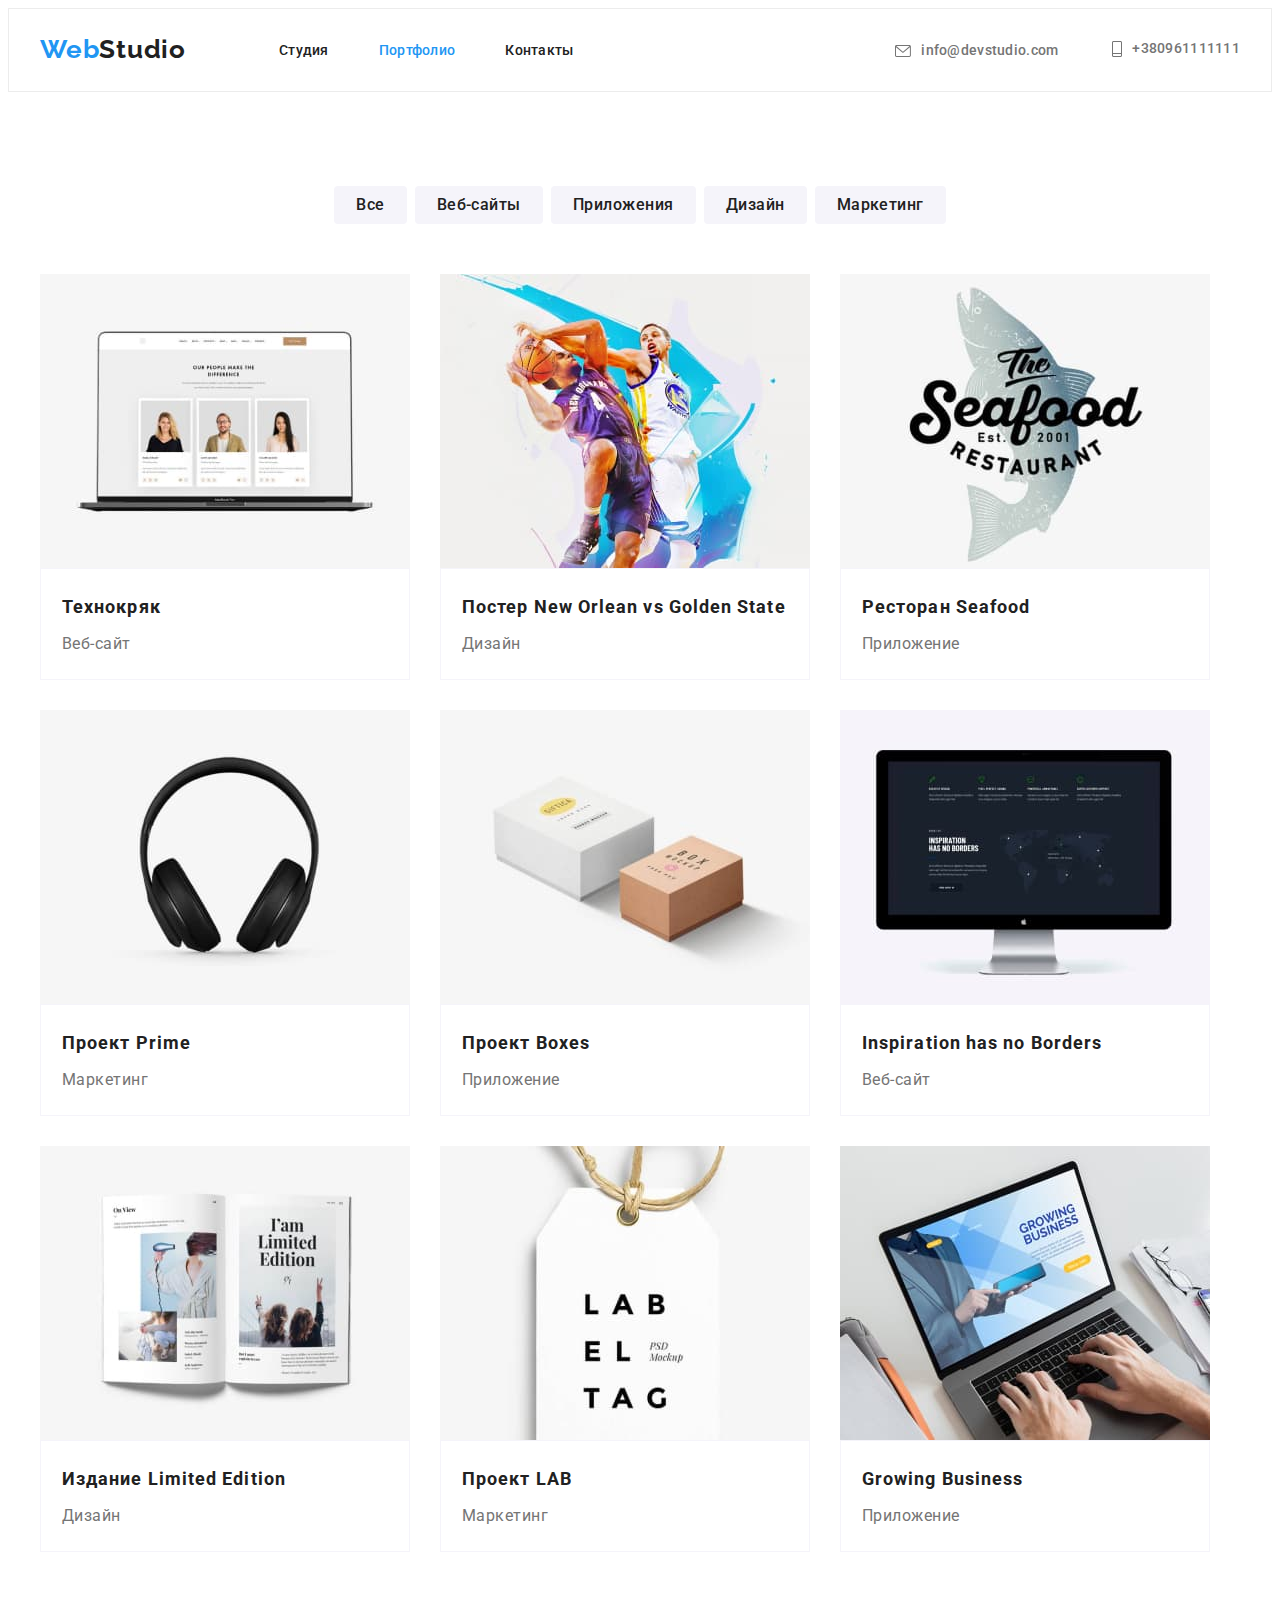
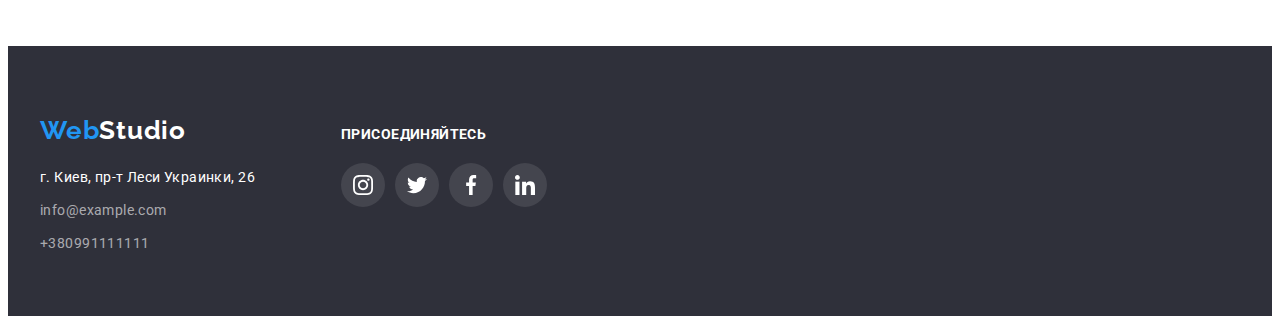
==== portfolio.html @ 0da10e1d "create hw-05" ====
<!DOCTYPE html>
<html lang="ru">
  <head>
    <meta charset="UTF-8" />
    <meta http-equiv="X-UA-Compatible" content="IE=edge" />
    <meta name="viewport" content="width=device-width, initial-scale=1.0" />
    <link rel="preconnect" href="https://fonts.googleapis.com" />
    <link rel="preconnect" href="https://fonts.gstatic.com" crossorigin />
    <link rel="preconnect" href="https://fonts.googleapis.com" />
    <link rel="preconnect" href="https://fonts.gstatic.com" crossorigin />
    <link
      href="https://fonts.googleapis.com/css2?family=Raleway:wght@700&family=Roboto:wght@400;500;700;900&display=swap"
      rel="stylesheet"
    />
    <link
      rel="stylesheet"
      href="https://cdnjs.cloudflare.com/ajax/libs/modern-normalize/1.1.0/modern-normalize.min.css"
      integrity="sha512-wpPYUAdjBVSE4KJnH1VR1HeZfpl1ub8YT/NKx4PuQ5NmX2tKuGu6U/JRp5y+Y8XG2tV+wKQpNHVUX03MfMFn9Q=="
      crossorigin="anonymous"
      referrerpolicy="no-referrer"
    />
    <link rel="stylesheet" href="./css/style.css" />
    <title>portfolio</title>
  </head>
  <body>
    <!-- Header -->
    <header class="header">
      <div class="container-nav">
        <a href="./index.html" class="header-logo link"
          >Web<span class="logo-accent link">Studio</span></a
        >
        <nav class="header-nav">
          <ul class="nav list">
            <li class="header-items">
              <a href="./index.html" class="header-link link">Студия</a>
            </li>
            <li class="header-items">
              <a href="./portfolio.html" class="header-link link current">Портфолио</a>
            </li>
            <li class="header-items"><a href="" class="header-link link">Контакты</a></li>
          </ul>
        </nav>

        <div class="header-contacts">
          <a href="mailto:info@devstudio.com" class="header-mail link">
            <svg class="mail-icon" width="16" height="12">
              <use href="./images/icons.svg#mail-icon"></use>
            </svg>
            info@devstudio.com</a
          >

          <a href="tel:+380991111111" class="header-tel link">
            <svg class="mob-icon" width="10" height="16">
              <use href="./images/icons.svg#mob-icon"></use>
            </svg>
            +380961111111</a
          >
        </div>
      </div>
    </header>
    <main>
      <section class="portfolio">
        <div class="container">
          <h1 class="visually-hidden">Наши работы</h1>

          <ul class="filter list">
            <li class="filter-item">
              <button type="button" class="portfolio-button">Все</button>
            </li>
            <li class="filter-item">
              <button type="button" class="portfolio-button">Веб-сайты</button>
            </li>
            <li class="filter-item">
              <button type="button" class="portfolio-button">Приложения</button>
            </li>
            <li class="filter-item">
              <button type="button" class="portfolio-button">Дизайн</button>
            </li>
            <li class="filter-item">
              <button type="button" class="portfolio-button">Маркетинг</button>
            </li>
          </ul>

          <ul class="portfolio-cards list">
            <li class="portfolio-items">
              <a href="" class="link">
                <img
                  src="./images/portfolio_img/technocryak-web.jpg"
                  alt="technocryak-web"
                  width="370"
                  height="294"
                />
                <div class="content">
                  <h3 class="portfolio-title">Технокряк</h3>
                  <p class="portfolio-text">Веб-сайт</p>
                  <p class="portfolio-depiction"></p>
                </div>
              </a>
            </li>
            <li class="portfolio-items">
              <a href="" class="link">
                <img
                  src="./images/portfolio_img/poster_NO-GS-desighn.jpg"
                  alt="Постер New Orlean vs Golden State"
                  width="370"
                  height="294"
                />
                <div class="content">
                  <h3 class="portfolio-title">Постер New Orlean vs Golden State</h3>
                  <p class="portfolio-text">Дизайн</p>
                  <p class="portfolio-depiction"></p>
                </div>
              </a>
            </li>
            <li class="portfolio-items">
              <a href="" class="link">
                <img
                  src="./images/portfolio_img/restaurant-seafood.jpg"
                  alt="restaurant-seafood"
                  width="370"
                  height="294"
                />
                <div class="content">
                  <h3 class="portfolio-title">Ресторан Seafood</h3>
                  <p class="portfolio-text">Приложение</p>
                  <p class="portfolio-depiction"></p>
                </div>
              </a>
            </li>
            <li class="portfolio-items">
              <a href="" class="link">
                <img
                  src="./images/portfolio_img/project-prime.jpg"
                  alt="project-prime"
                  width="370"
                  height="294"
                />
                <div class="content">
                  <h3 class="portfolio-title">Проект Prime</h3>
                  <p class="portfolio-text">Маркетинг</p>
                  <p class="portfolio-depiction"></p>
                </div>
              </a>
            </li>
            <li class="portfolio-items">
              <a href="" class="link">
                <img
                  src="./images/portfolio_img/project-boxes.jpg"
                  alt="project-boxes"
                  width="370"
                  height="294"
                />
                <div class="content">
                  <h3 class="portfolio-title">Проект Boxes</h3>
                  <p class="portfolio-text">Приложение</p>
                  <p class="portfolio-depiction"></p>
                </div>
              </a>
            </li>
            <li class="portfolio-items">
              <a href="" class="link">
                <img
                  src="./images/portfolio_img/insp-no-borders-web.jpg"
                  alt="insp-no-borders-web"
                  width="370"
                  height="294"
                />
                <div class="content">
                  <h3 class="portfolio-title">Inspiration has no Borders</h3>
                  <p class="portfolio-text">Веб-сайт</p>
                  <p class="portfolio-depiction"></p>
                </div>
              </a>
            </li>
            <li class="portfolio-items">
              <a href="" class="link">
                <img
                  src="./images/portfolio_img/limited-edition-desighn.jpg"
                  alt="limited-edition-desighn"
                  width="370"
                  height="294"
                />
                <div class="content">
                  <h3 class="portfolio-title">Издание Limited Edition</h3>
                  <p class="portfolio-text">Дизайн</p>
                  <p class="portfolio-depiction"></p>
                </div>
              </a>
            </li>
            <li class="portfolio-items">
              <a href="" class="link">
                <img
                  src="./images/portfolio_img/project-lab.jpg"
                  alt="project-lab"
                  width="370"
                  height="294"
                />
                <div class="content">
                  <h3 class="portfolio-title">Проект LAB</h3>
                  <p class="portfolio-text">Маркетинг</p>
                  <p class="portfolio-depiction"></p>
                </div>
              </a>
            </li>
            <li class="portfolio-items">
              <a href="" class="link">
                <img
                  src="./images/portfolio_img/growing-busines.jpg"
                  alt="growing-busines"
                  width="370"
                  height="294"
                />
                <div class="content">
                  <h3 class="portfolio-title">Growing Business</h3>
                  <p class="portfolio-text">Приложение</p>
                  <p class="portfolio-depiction"></p>
                </div>
              </a>
            </li>
          </ul>
        </div>
      </section>
    </main>
    <footer class="footer">
      <div class="container footer-blocks">
        <div class="footer-contacts">
          <a href="./index.html" class="footer-logo link"
            >Web<span class="logo-accent link">Studio</span></a
          >

          <address class="footer-adress">г. Киев, пр-т Леси Украинки, 26</address>
          <a href="mailto:info@example.com" class="footer-mail link">info@example.com</a>
          <a href="tel:+380991111111" class="footer-tel link">+380991111111</a>
        </div>
        <div class="footer-soc">
          <h3 class="footer-soc-title">присоединяйтесь</h3>
          <ul class="footer-soc-list list">
            <li class="footer-soc-item">
              <a href="" class="footer-soc-link link">
                <svg class="footer-soc-icon" width="20" height="20">
                  <use href="./images/icons.svg#instagram-icon"></use>
                </svg>
              </a>
            </li>
            <li class="footer-soc-item">
              <a href="" class="footer-soc-link link">
                <svg class="footer-soc-icon" width="20" height="20">
                  <use href="./images/icons.svg#twitter-icon"></use>
                </svg>
              </a>
            </li>
            <li class="footer-soc-item">
              <a href="" class="footer-soc-link link">
                <svg class="footer-soc-icon" width="20" height="20">
                  <use href="./images/icons.svg#facebook-icon"></use>
                </svg>
              </a>
            </li>
            <li class="footer-soc-item">
              <a href="" class="footer-soc-link link">
                <svg class="footer-soc-icon" width="20" height="20">
                  <use href="./images/icons.svg#linkedin-icon"></use>
                </svg>
              </a>
            </li>
          </ul>
        </div>
      </div>
    </footer>
  </body>
</html>
---- css/style.css ----
:root {
  --primary-text-color: #212121;
  --secondary-text-color: #757575;

  --accent-color: #2196f3;
  --secondary-accent-color: #188ce8;
  --primary-white-color: #ffffff;
  --footer-contacts-text-color: rgba(255, 255, 255, 0.6);
  --footer-bg-color: #2f303a;
  --button-bg-color: #f5f4fa;
  --icon-color: #afb1b8;
}

body {
  color: var(--primary-text-color);
  background-color: var(--primary-white-color);
  font-family: 'Roboto', sans-serif;
}

h1,
h2,
h3,
h4,
h5,
h6,
p {
  margin-top: 0;
  margin-bottom: 0;
}

img {
  display: block;
  max-width: 100%;
  height: auto;
}

.list {
  list-style: none;
  margin-top: 0;
  margin-bottom: 0;
  padding-left: 0;
}

.link {
  text-decoration: none;
}

.visually-hidden {
  position: absolute;
  white-space: nowrap;
  width: 1px;
  height: 1px;
  overflow: hidden;
  border: 0;
  padding: 0;
  clip: rect(0 0 0 0);
  clip-path: inset(50%);
  margin: -1px;
}

.container {
  width: 1200px;
  margin-left: auto;
  margin-right: auto;
  padding-left: 15px;
  padding-right: 15px;
  /* outline: 2px solid red; */
}
/* -----------------------------------------------HEADER-------------------------------------------------- */

.container-nav {
  width: 1200px;
  margin-left: auto;
  margin-right: auto;
  padding-left: 15px;
  padding-right: 15px;
  /* outline: 2px solid red; */
}

/* -----------------------------------------------LOGO-------------------------------------------------- */

.header-logo {
  color: var(--accent-color);
  padding-top: 24px;
  padding-bottom: 25px;
  margin-right: 93px;
  font-family: 'Raleway', sans-serif;
  font-weight: 700;
  font-size: 26px;
  line-height: 1.19;
  letter-spacing: 0.03em;
}

.header .logo-accent {
  color: var(--primary-text-color);
}

.footer-logo {
  color: var(--accent-color);
}

.footer .logo-accent {
  color: var(--primary-white-color);
}

.footer-logo {
  color: var(--accent-color);
  font-family: 'Raleway', sans-serif;
  font-weight: 700;
  font-size: 26px;
  line-height: 1.19;
  letter-spacing: 0.03em;
}

.header-logo:hover,
.header-logo:focus {
  color: var(--accent-color);
}

.footer-logo:hover,
.footer-logo:focus {
  color: var(--accent-color);
}

.header-logo:hover .logo-accent,
.header-logo:focus .logo-accent {
  color: var(--accent-color);
}

.footer-logo:hover .logo-accent,
.footer-logo:focus .logo-accent {
  color: var(--accent-color);
}

/* -----------------------------------------------SITE-NAV-------------------------------------------------- */

.header {
  border: 1px solid #ececec;
}

.nav {
  display: flex;
  align-items: center;
}

.header .container-nav {
  display: flex;
  align-items: center;
}

.header-link {
  color: var(--primary-text-color);
  font-weight: 500;
  font-size: 14px;
  line-height: 1.14;
  letter-spacing: 0.02em;
  padding-bottom: 32px;
  padding-top: 32px;
}

.header-items:not(:last-child) {
  margin-right: 50px;
}

.header-link:hover,
.header-link:focus {
  color: var(--accent-color);
}

.header-nav .link.current {
  color: var(--accent-color);
}

.header-contacts {
  margin-left: auto;
}

.header-mail {
  display: inline-flex;
  color: var(--secondary-text-color);
  font-weight: 500;
  font-size: 14px;
  line-height: 1.14;
  letter-spacing: 0.02em;
  padding-bottom: 32px;
  padding-top: 32px;
  margin-right: 50px;
}

.mail-icon {
  margin-right: 10px;
  fill: var(--secondary-text-color);
  align-self: center;
}

.header-mail:hover .mail-icon,
.header-mail:focus .mail-icon {
  fill: var(--accent-color);
}

.header-mail:hover,
.header-mail:focus {
  color: var(--accent-color);
}

.header-tel {
  display: inline-flex;
  color: var(--secondary-text-color);
  font-weight: 500;
  font-size: 14px;
  line-height: 1.14;
  letter-spacing: 0.02em;
  padding-bottom: 32px;
  padding-top: 32px;
}

.mob-icon {
  margin-right: 10px;
  fill: var(--secondary-text-color);
  align-self: center;
}

.header-tel:hover .mob-icon,
.header-tel:focus .mob-icon {
  fill: var(--accent-color);
}

.header-tel:hover,
.header-tel:focus {
  color: var(--accent-color);
}

/* -----------------------------------------------HERO-------------------------------------------------- */

.hero {
  background: var(--footer-bg-color);
  text-align: center;
  padding: 200px 0;
}

.hero.overlay {
  background-image: linear-gradient(to right, rgba(47, 48, 58, 0.4), rgba(47, 48, 58, 0.4)),
    url(../images/hero-bg.jpg);
  max-width: 1600px;
  margin-left: auto;
  margin-right: auto;
  background-repeat: no-repeat;
  background-size: cover;
  background-position: center;
}

.hero-title {
  color: var(--primary-white-color);
  font-weight: 900;
  font-size: 44px;
  line-height: 1.36;
  letter-spacing: 0.06em;
  width: 696px;
  margin: 0 auto;
  margin-bottom: 30px;
  text-transform: uppercase;
}

.hero-button {
  color: var(--primary-white-color);
  font-weight: 700;
  font-size: 16px;
  font-family: inherit;
  line-height: 1.88;
  letter-spacing: 0.06em;
  background-color: var(--secondary-accent-color);
  box-shadow: 0px 4px 4px rgba(0, 0, 0, 0.15);
  border-radius: 4px;
  padding: 10px 32px;
  cursor: pointer;
  border: 1px solid var(--primary-text-color);
}

/* -----------------------------------------------ADVANTAGE-------------------------------------------------- */

.advantage {
  padding-top: 94px;
}

.advantage-list {
  display: flex;
}

.advantage-item:not(:last-child) {
  margin-right: 30px;
}

.advantage-item {
  width: 270px;
}

.advantage-icon {
  display: flex;
  width: 270px;
  height: 120px;
  background: var(--button-bg-color);
  border-radius: 4px;
  justify-content: center;
  align-items: center;
}

.advantage-title {
  color: var(--primary-text-color);
  font-weight: 700;
  font-size: 14px;
  line-height: 1.14;
  letter-spacing: 0.03em;
  text-transform: uppercase;
  margin-top: 30px;
  margin-bottom: 10px;
}

.advantage-text {
  color: var(--secondary-text-color);
  font-size: 14px;
  line-height: 1.71;
  letter-spacing: 0.03em;
}

/* -----------------------------------------------ACTIVITY-------------------------------------------------- */

.activity {
  color: var(--primary-text-color);
  padding-top: 94px;
  padding-bottom: 94px;
}

.activity-job {
  display: flex;
}

.activity-title {
  font-weight: 700;
  font-size: 36px;
  line-height: 1.17;
  text-align: center;
  letter-spacing: 0.03em;

  margin-bottom: 50px;
}

.activity-item {
  width: 370px;
}

.activity-item:not(:last-child) {
  margin-right: 30px;
}

/* -----------------------------------------------TEAM-------------------------------------------------- */

.team {
  padding-top: 94px;
  padding-bottom: 94px;
  background-color: var(--button-bg-color);
}

.team-list {
  display: flex;
}

.team-item:not(:last-child) {
  margin-right: 30px;
}

.team-card {
  width: 270px;
  background: var(--primary-white-color);
  box-shadow: 0px 1px 3px rgba(0, 0, 0, 0.12), 0px 1px 1px rgba(0, 0, 0, 0.14),
    0px 2px 1px rgba(0, 0, 0, 0.2);
  border-radius: 0 0 4px 4px;
}

.team-title {
  font-weight: 700;
  font-size: 36px;
  line-height: 1.17;
  text-align: center;
  letter-spacing: 0.03em;
  margin-bottom: 50px;
}

.team-name {
  font-weight: 500;
  font-size: 16px;
  line-height: 1.19;
  letter-spacing: 0.03em;
  text-align: center;
  padding-top: 30px;
  margin-bottom: 10px;
}

.team-text {
  font-size: 16px;
  line-height: 1.19;
  letter-spacing: 0.03em;
  color: var(--secondary-text-color);
  text-align: center;
  padding-bottom: 30px;
}

.team-soc-list {
  display: flex;
  justify-content: center;
}

.team-soc-item {
  width: 44px;
  height: 44px;
  margin-left: 10px;
  margin-bottom: 30px;
}

.team-soc-item:first-child {
  margin-left: 0;
}

.team-soc-link {
  display: flex;
  justify-content: center;
  align-items: center;
  width: 100%;
  height: 100%;
  border-radius: 50%;
  background-color: var(--primary-white-color);
}

.team-soc-icon {
  fill: var(--icon-color);
}

.team-soc-link:hover,
.team-soc-link:focus {
  background-color: var(--accent-color);
}

.team-soc-link:hover .team-soc-icon,
.team-soc-link:focus .team-soc-icon {
  fill: var(--primary-white-color);
}

/* -----------------------------------------------CLIENTS-------------------------------------------------- */

.clients {
  padding-top: 94px;
  padding-bottom: 94px;
}

.clients-title {
  font-family: 'Roboto';
  font-style: normal;
  font-weight: 700;
  font-size: 36px;
  line-height: 1.17;
  text-align: center;
  letter-spacing: 0.03em;
  margin-bottom: 50px;

  color: var(--primary-text-color);
}

.clients-list {
  display: flex;
}

.clients-item:not(:last-child) {
  margin-right: 30px;
}

.clients-link {
  display: flex;
  justify-content: center;
  align-items: center;
  width: 170px;
  height: 92px;
  border: 1px solid var(--icon-color);
  border-radius: 4px;
  color: var(--icon-color);
}

.client-icon {
  fill: currentColor;
}

.clients-item:hover,
.clients-item:focus {
  border: 1px solid var(--accent-color);
}

.clients-link:hover,
.clients-link:focus {
  color: var(--accent-color);
}

/* -----------------------------------------------PORTFOLIO-------------------------------------------------- */

.portfolio {
  padding: 94px 0;
}

.filter {
  display: flex;
  justify-content: center;
  margin-bottom: 50px;
}

.filter .filter-item + .filter-item {
  margin-left: 8px;
}

.portfolio-button {
  font-family: 'Roboto', sans-serif;
  font-weight: 500;
  font-size: 16px;
  line-height: 1.63;
  text-align: center;
  letter-spacing: 0.03em;
  color: var(--primary-text-color);
  background: var(--button-bg-color);
  cursor: pointer;
  border-radius: 4px;
  border-style: none;
  padding: 6px 22px;
}

.portfolio-button:hover,
.portfolio-button:focus {
  color: var(--primary-white-color);
  background: var(--accent-color);
  box-shadow: 0px 3px 1px rgba(0, 0, 0, 0.1), 0px 1px 2px rgba(0, 0, 0, 0.08),
    0px 2px 2px rgba(0, 0, 0, 0.12);
}

.portfolio-cards {
  display: flex;
  flex-wrap: wrap;
  gap: 30px;
}

.portfolio-items:hover {
  box-shadow: 0px 1px 1px rgba(0, 0, 0, 0.12), 0px 4px 4px rgba(0, 0, 0, 0.06),
    1px 4px 6px rgba(0, 0, 0, 0.16);
}

.content {
  padding: 20px 21px;
  background: #ffffff;
  border: 1px solid var(--button-bg-color);
}

.portfolio-title {
  font-weight: 700;
  font-size: 18px;
  line-height: 2;
  letter-spacing: 0.06em;
  color: var(--primary-text-color);
  margin-bottom: 4px;
}

.portfolio-text {
  font-size: 16px;
  line-height: 1.88;
  letter-spacing: 0.03em;
  color: var(--secondary-text-color);
}

/* -----------------------------------------------FOOTER------------------------------------------------- */

.footer {
  background-color: var(--footer-bg-color);
  padding-top: 60px;
  padding-bottom: 60px;
}

.footer-contacts {
  width: 231px;
  margin-right: 70px;
}

.footer-contacts a {
  display: block;
  margin-top: 9px;
}

.footer-mail {
  font-size: 14px;
  line-height: 1.71;
  letter-spacing: 0.03em;
  color: var(--footer-contacts-text-color);
}

.footer-mail:hover,
.footer-mail:focus {
  color: var(--accent-color);
}

.footer-tel {
  font-size: 14px;
  line-height: 1.71;
  letter-spacing: 0.03em;
  color: var(--footer-contacts-text-color);
}

.footer-tel:hover,
.footer-tel:focus {
  color: var(--accent-color);
}

.footer-adress {
  font-family: 'Roboto', sans-serif;
  font-style: normal;
  font-size: 14px;
  line-height: 1.71;
  letter-spacing: 0.03em;
  color: var(--primary-white-color);
  margin-top: 20px;
}

/* -----------------------------------------------FOOTER SOCIAL------------------------------------------------- */

.footer-blocks {
  display: flex;
  align-items: baseline;
}

.footer-soc {
  width: 206px;
}

.footer-soc-title {
  font-family: 'Roboto';
  font-style: normal;
  font-weight: 700;
  font-size: 14px;
  line-height: 1.14;
  letter-spacing: 0.03em;
  text-transform: uppercase;
  margin-bottom: 20px;

  color: var(--primary-white-color);
}

.footer-soc-list {
  display: flex;
}

.footer-soc-item {
  width: 44px;
  height: 44px;
  margin-left: 10px;
}

.footer-soc-item:first-child {
  margin-left: 0;
}

.footer-soc-link {
  display: flex;
  justify-content: center;
  align-items: center;
  width: 100%;
  height: 100%;
  border-radius: 50%;
  background: rgba(255, 255, 255, 0.1);
}

.footer-soc-icon {
  fill: var(--primary-white-color);
}

.footer-soc-link:hover,
.footer-soc-link:focus {
  background-color: var(--accent-color);
}

.footer-soc-link:hover .footer-soc-icon,
.footer-soc-link:focus .footer-soc-icon {
  fill: var(--primary-white-color);
}
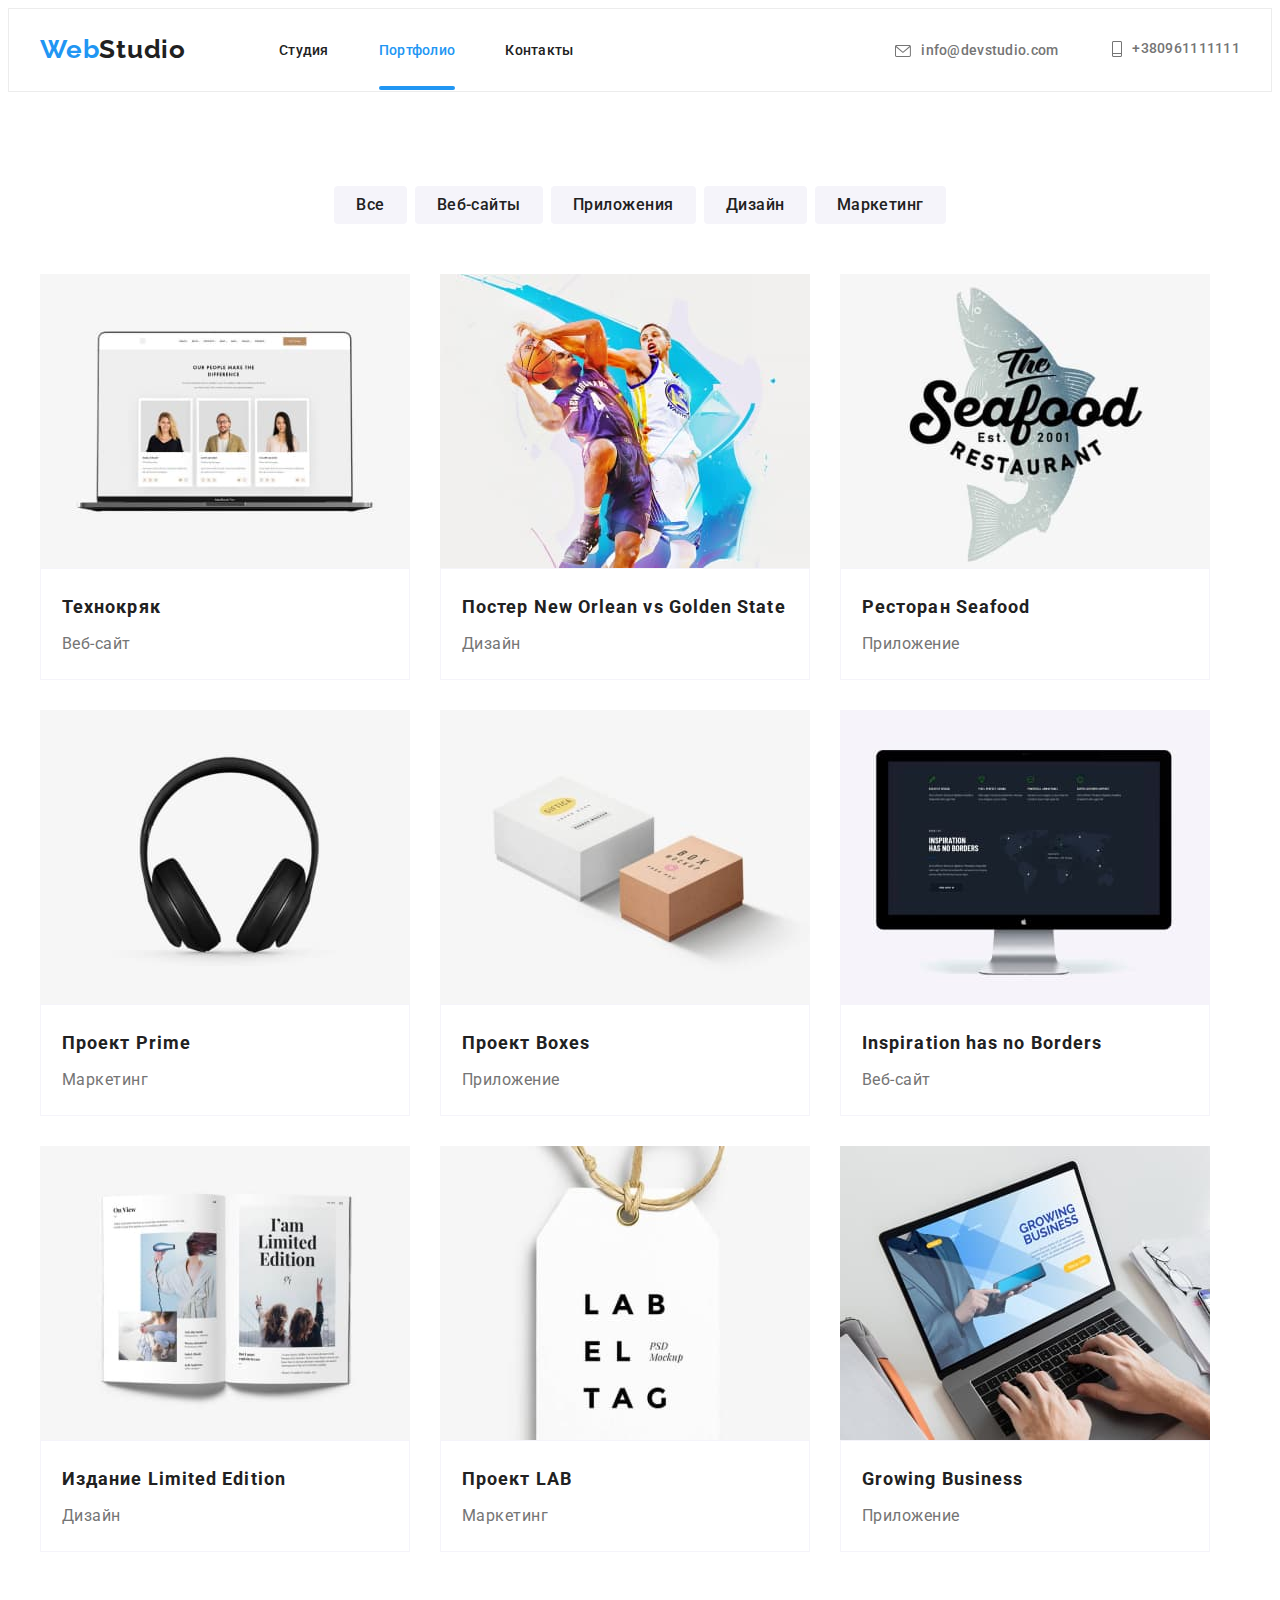
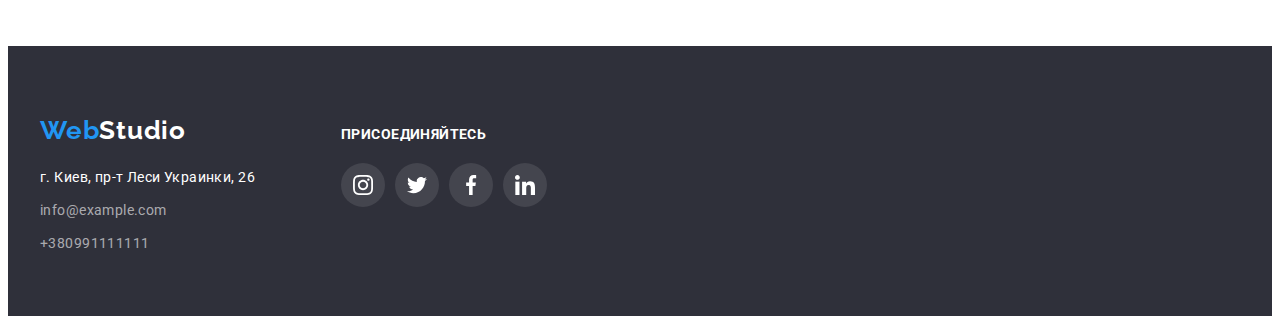
==== commit 21c4e634: "добавил анимацию в карточки портфолио" ====
--- a/portfolio.html
+++ b/portfolio.html
@@ -84,136 +84,217 @@
           <ul class="portfolio-cards list">
             <li class="portfolio-items">
               <a href="" class="link">
-                <img
-                  src="./images/portfolio_img/technocryak-web.jpg"
-                  alt="technocryak-web"
-                  width="370"
-                  height="294"
-                />
+                <div class="portfolio-thumbs">
+                  <img
+                    src="./images/portfolio_img/technocryak-web.jpg"
+                    alt="technocryak-web"
+                    width="370"
+                    height="294"
+                  />
+                  <div class="portfolio-thumbs-text">
+                    <p class="portfolio-depiction">
+                      Ресурс предлагает комплексные предложения с разным уровнем функционала и
+                      сервисов. Все это позволит посетителю получить исчерпывающие сведения о
+                      компании или частном лице.
+                    </p>
+                  </div>
+                </div>
+
                 <div class="content">
                   <h3 class="portfolio-title">Технокряк</h3>
                   <p class="portfolio-text">Веб-сайт</p>
-                  <p class="portfolio-depiction"></p>
-                </div>
-              </a>
-            </li>
-            <li class="portfolio-items">
-              <a href="" class="link">
-                <img
-                  src="./images/portfolio_img/poster_NO-GS-desighn.jpg"
-                  alt="Постер New Orlean vs Golden State"
-                  width="370"
-                  height="294"
-                />
+                </div>
+              </a>
+            </li>
+            <li class="portfolio-items">
+              <a href="" class="link">
+                <div class="portfolio-thumbs">
+                  <img
+                    src="./images/portfolio_img/poster_NO-GS-desighn.jpg"
+                    alt="Постер New Orlean vs Golden State"
+                    width="370"
+                    height="294"
+                  />
+                  <div class="portfolio-thumbs-text">
+                    <p class="portfolio-depiction">
+                      Ресурс предлагает комплексные предложения с разным уровнем функционала и
+                      сервисов. Все это позволит посетителю получить исчерпывающие сведения о
+                      компании или частном лице.
+                    </p>
+                  </div>
+                </div>
+
                 <div class="content">
                   <h3 class="portfolio-title">Постер New Orlean vs Golden State</h3>
                   <p class="portfolio-text">Дизайн</p>
-                  <p class="portfolio-depiction"></p>
-                </div>
-              </a>
-            </li>
-            <li class="portfolio-items">
-              <a href="" class="link">
-                <img
-                  src="./images/portfolio_img/restaurant-seafood.jpg"
-                  alt="restaurant-seafood"
-                  width="370"
-                  height="294"
-                />
+                </div>
+              </a>
+            </li>
+            <li class="portfolio-items">
+              <a href="" class="link">
+                <div class="portfolio-thumbs">
+                  <img
+                    src="./images/portfolio_img/restaurant-seafood.jpg"
+                    alt="restaurant-seafood"
+                    width="370"
+                    height="294"
+                  />
+                  <div class="portfolio-thumbs-text">
+                    <p class="portfolio-depiction">
+                      Ресурс предлагает комплексные предложения с разным уровнем функционала и
+                      сервисов. Все это позволит посетителю получить исчерпывающие сведения о
+                      компании или частном лице.
+                    </p>
+                  </div>
+                </div>
+
                 <div class="content">
                   <h3 class="portfolio-title">Ресторан Seafood</h3>
                   <p class="portfolio-text">Приложение</p>
-                  <p class="portfolio-depiction"></p>
-                </div>
-              </a>
-            </li>
-            <li class="portfolio-items">
-              <a href="" class="link">
-                <img
-                  src="./images/portfolio_img/project-prime.jpg"
-                  alt="project-prime"
-                  width="370"
-                  height="294"
-                />
+                </div>
+              </a>
+            </li>
+            <li class="portfolio-items">
+              <a href="" class="link">
+                <div class="portfolio-thumbs">
+                  <img
+                    src="./images/portfolio_img/project-prime.jpg"
+                    alt="project-prime"
+                    width="370"
+                    height="294"
+                  />
+                  <div class="portfolio-thumbs-text">
+                    <p class="portfolio-depiction">
+                      Ресурс предлагает комплексные предложения с разным уровнем функционала и
+                      сервисов. Все это позволит посетителю получить исчерпывающие сведения о
+                      компании или частном лице.
+                    </p>
+                  </div>
+                </div>
+
                 <div class="content">
                   <h3 class="portfolio-title">Проект Prime</h3>
                   <p class="portfolio-text">Маркетинг</p>
-                  <p class="portfolio-depiction"></p>
-                </div>
-              </a>
-            </li>
-            <li class="portfolio-items">
-              <a href="" class="link">
-                <img
-                  src="./images/portfolio_img/project-boxes.jpg"
-                  alt="project-boxes"
-                  width="370"
-                  height="294"
-                />
+                </div>
+              </a>
+            </li>
+            <li class="portfolio-items">
+              <a href="" class="link">
+                <div class="portfolio-thumbs">
+                  <img
+                    src="./images/portfolio_img/project-boxes.jpg"
+                    alt="project-boxes"
+                    width="370"
+                    height="294"
+                  />
+                  <div class="portfolio-thumbs-text">
+                    <p class="portfolio-depiction">
+                      Ресурс предлагает комплексные предложения с разным уровнем функционала и
+                      сервисов. Все это позволит посетителю получить исчерпывающие сведения о
+                      компании или частном лице.
+                    </p>
+                  </div>
+                </div>
+
                 <div class="content">
                   <h3 class="portfolio-title">Проект Boxes</h3>
                   <p class="portfolio-text">Приложение</p>
-                  <p class="portfolio-depiction"></p>
-                </div>
-              </a>
-            </li>
-            <li class="portfolio-items">
-              <a href="" class="link">
-                <img
-                  src="./images/portfolio_img/insp-no-borders-web.jpg"
-                  alt="insp-no-borders-web"
-                  width="370"
-                  height="294"
-                />
+                </div>
+              </a>
+            </li>
+            <li class="portfolio-items">
+              <a href="" class="link">
+                <div class="portfolio-thumbs">
+                  <img
+                    src="./images/portfolio_img/insp-no-borders-web.jpg"
+                    alt="insp-no-borders-web"
+                    width="370"
+                    height="294"
+                  />
+                  <div class="portfolio-thumbs-text">
+                    <p class="portfolio-depiction">
+                      Ресурс предлагает комплексные предложения с разным уровнем функционала и
+                      сервисов. Все это позволит посетителю получить исчерпывающие сведения о
+                      компании или частном лице.
+                    </p>
+                  </div>
+                </div>
+
                 <div class="content">
                   <h3 class="portfolio-title">Inspiration has no Borders</h3>
                   <p class="portfolio-text">Веб-сайт</p>
-                  <p class="portfolio-depiction"></p>
-                </div>
-              </a>
-            </li>
-            <li class="portfolio-items">
-              <a href="" class="link">
-                <img
-                  src="./images/portfolio_img/limited-edition-desighn.jpg"
-                  alt="limited-edition-desighn"
-                  width="370"
-                  height="294"
-                />
+                </div>
+              </a>
+            </li>
+            <li class="portfolio-items">
+              <a href="" class="link">
+                <div class="portfolio-thumbs">
+                  <img
+                    src="./images/portfolio_img/limited-edition-desighn.jpg"
+                    alt="limited-edition-desighn"
+                    width="370"
+                    height="294"
+                  />
+                  <div class="portfolio-thumbs-text">
+                    <p class="portfolio-depiction">
+                      Ресурс предлагает комплексные предложения с разным уровнем функционала и
+                      сервисов. Все это позволит посетителю получить исчерпывающие сведения о
+                      компании или частном лице.
+                    </p>
+                  </div>
+                </div>
+
                 <div class="content">
                   <h3 class="portfolio-title">Издание Limited Edition</h3>
                   <p class="portfolio-text">Дизайн</p>
-                  <p class="portfolio-depiction"></p>
-                </div>
-              </a>
-            </li>
-            <li class="portfolio-items">
-              <a href="" class="link">
-                <img
-                  src="./images/portfolio_img/project-lab.jpg"
-                  alt="project-lab"
-                  width="370"
-                  height="294"
-                />
+                </div>
+              </a>
+            </li>
+            <li class="portfolio-items">
+              <a href="" class="link">
+                <div class="portfolio-thumbs">
+                  <img
+                    src="./images/portfolio_img/project-lab.jpg"
+                    alt="project-lab"
+                    width="370"
+                    height="294"
+                  />
+                  <div class="portfolio-thumbs-text">
+                    <p class="portfolio-depiction">
+                      Ресурс предлагает комплексные предложения с разным уровнем функционала и
+                      сервисов. Все это позволит посетителю получить исчерпывающие сведения о
+                      компании или частном лице.
+                    </p>
+                  </div>
+                </div>
+
                 <div class="content">
                   <h3 class="portfolio-title">Проект LAB</h3>
                   <p class="portfolio-text">Маркетинг</p>
-                  <p class="portfolio-depiction"></p>
-                </div>
-              </a>
-            </li>
-            <li class="portfolio-items">
-              <a href="" class="link">
-                <img
-                  src="./images/portfolio_img/growing-busines.jpg"
-                  alt="growing-busines"
-                  width="370"
-                  height="294"
-                />
+                </div>
+              </a>
+            </li>
+            <li class="portfolio-items">
+              <a href="" class="link">
+                <div class="portfolio-thumbs">
+                  <img
+                    src="./images/portfolio_img/growing-busines.jpg"
+                    alt="growing-busines"
+                    width="370"
+                    height="294"
+                  />
+                  <div class="portfolio-thumbs-text">
+                    <p class="portfolio-depiction">
+                      Ресурс предлагает комплексные предложения с разным уровнем функционала и
+                      сервисов. Все это позволит посетителю получить исчерпывающие сведения о
+                      компании или частном лице.
+                    </p>
+                  </div>
+                </div>
+
                 <div class="content">
                   <h3 class="portfolio-title">Growing Business</h3>
                   <p class="portfolio-text">Приложение</p>
-                  <p class="portfolio-depiction"></p>
                 </div>
               </a>
             </li>
--- a/css/style.css
+++ b/css/style.css
@@ -1,7 +1,7 @@
 :root {
   --primary-text-color: #212121;
   --secondary-text-color: #757575;
-
+  --bg-animation: rgba(33, 150, 243, 0.9);
   --accent-color: #2196f3;
   --secondary-accent-color: #188ce8;
   --primary-white-color: #ffffff;
@@ -9,6 +9,8 @@
   --footer-bg-color: #2f303a;
   --button-bg-color: #f5f4fa;
   --icon-color: #afb1b8;
+  --modal-bg: rgba(0, 0, 0, 0.2);
+  --animation-timing: cubic-bezier(0.4, 0, 0.2, 1);
 }
 
 body {
@@ -95,10 +97,6 @@
   color: var(--primary-text-color);
 }
 
-.footer-logo {
-  color: var(--accent-color);
-}
-
 .footer .logo-accent {
   color: var(--primary-white-color);
 }
@@ -167,8 +165,20 @@
   color: var(--accent-color);
 }
 
-.header-nav .link.current {
-  color: var(--accent-color);
+.current {
+  position: relative;
+  color: var(--accent-color);
+}
+
+.current::after {
+  content: '';
+  position: absolute;
+  display: block;
+  bottom: 0;
+  width: 100%;
+  height: 4px;
+  border-radius: 2px;
+  background-color: var(--accent-color);
 }
 
 .header-contacts {
@@ -352,6 +362,31 @@
   margin-right: 30px;
 }
 
+.activity-product {
+  position: relative;
+}
+
+.activity-product-text {
+  position: absolute;
+  bottom: 0;
+  left: 0;
+  width: 100%;
+  height: 70px;
+  text-align: center;
+  padding: 27px 0;
+
+  font-family: 'Roboto';
+  font-style: normal;
+  font-weight: 700;
+  font-size: 14px;
+  line-height: 1.14;
+  letter-spacing: 0.03em;
+  text-transform: uppercase;
+
+  color: var(--primary-white-color);
+  background: rgba(47, 48, 58, 0.8);
+}
+
 /* -----------------------------------------------TEAM-------------------------------------------------- */
 
 .team {
@@ -547,6 +582,10 @@
     1px 4px 6px rgba(0, 0, 0, 0.16);
 }
 
+.portfolio-items:hover .portfolio-thumbs-text {
+  transform: translate(0%);
+}
+
 .content {
   padding: 20px 21px;
   background: #ffffff;
@@ -567,6 +606,42 @@
   line-height: 1.88;
   letter-spacing: 0.03em;
   color: var(--secondary-text-color);
+}
+
+.portfolio-thumbs {
+  position: relative;
+  overflow: hidden;
+}
+
+.portfolio-thumbs-text {
+  position: absolute;
+  display: flex;
+  top: 0;
+  left: 0;
+  width: 100%;
+  height: 100%;
+  background: var(--bg-animation);
+
+  transform: translateY(100%);
+  transition: transform 250ms var(--animation-timing);
+}
+
+.portfolio-depiction {
+  position: absolute;
+  width: 322px;
+  height: 168px;
+  top: 50%;
+  left: 50%;
+  transform: translate(-50%, -50%);
+
+  font-family: 'Roboto';
+  font-style: normal;
+  font-weight: 400;
+  font-size: 18px;
+  line-height: 1.56;
+  letter-spacing: 0.03em;
+
+  color: var(--primary-white-color);
 }
 
 /* -----------------------------------------------FOOTER------------------------------------------------- */
@@ -682,3 +757,51 @@
 .footer-soc-link:focus .footer-soc-icon {
   fill: var(--primary-white-color);
 }
+
+/* -----------------------------------------------MODAL------------------------------------------------- */
+.backdrop {
+  position: fixed;
+  left: 0px;
+  top: 0px;
+  width: 100%;
+  height: 100%;
+
+  background: rgba(0, 0, 0, 0.2);
+}
+
+.backdrop.is-hidden {
+  opacity: 0;
+  pointer-events: none;
+}
+
+.modal {
+  position: absolute;
+  width: 528px;
+  height: 581px;
+  left: 50%;
+  top: 50%;
+  transform: translate(-50%, -50%);
+
+  background: var(--primary-white-color);
+  box-shadow: 0px 1px 3px rgba(0, 0, 0, 0.12), 0px 1px 1px rgba(0, 0, 0, 0.14),
+    0px 2px 1px rgba(0, 0, 0, 0.2);
+  border-radius: 4px;
+}
+
+.close-icon {
+  position: absolute;
+  right: 8px;
+  top: 8px;
+  width: 30px;
+  height: 30px;
+  margin: 0;
+  padding: 0;
+  display: flex;
+  justify-content: center;
+  align-items: center;
+
+  background: #ffffff;
+  border-radius: 50%;
+  border: 1px solid var(--modal-bg);
+  cursor: pointer;
+}
